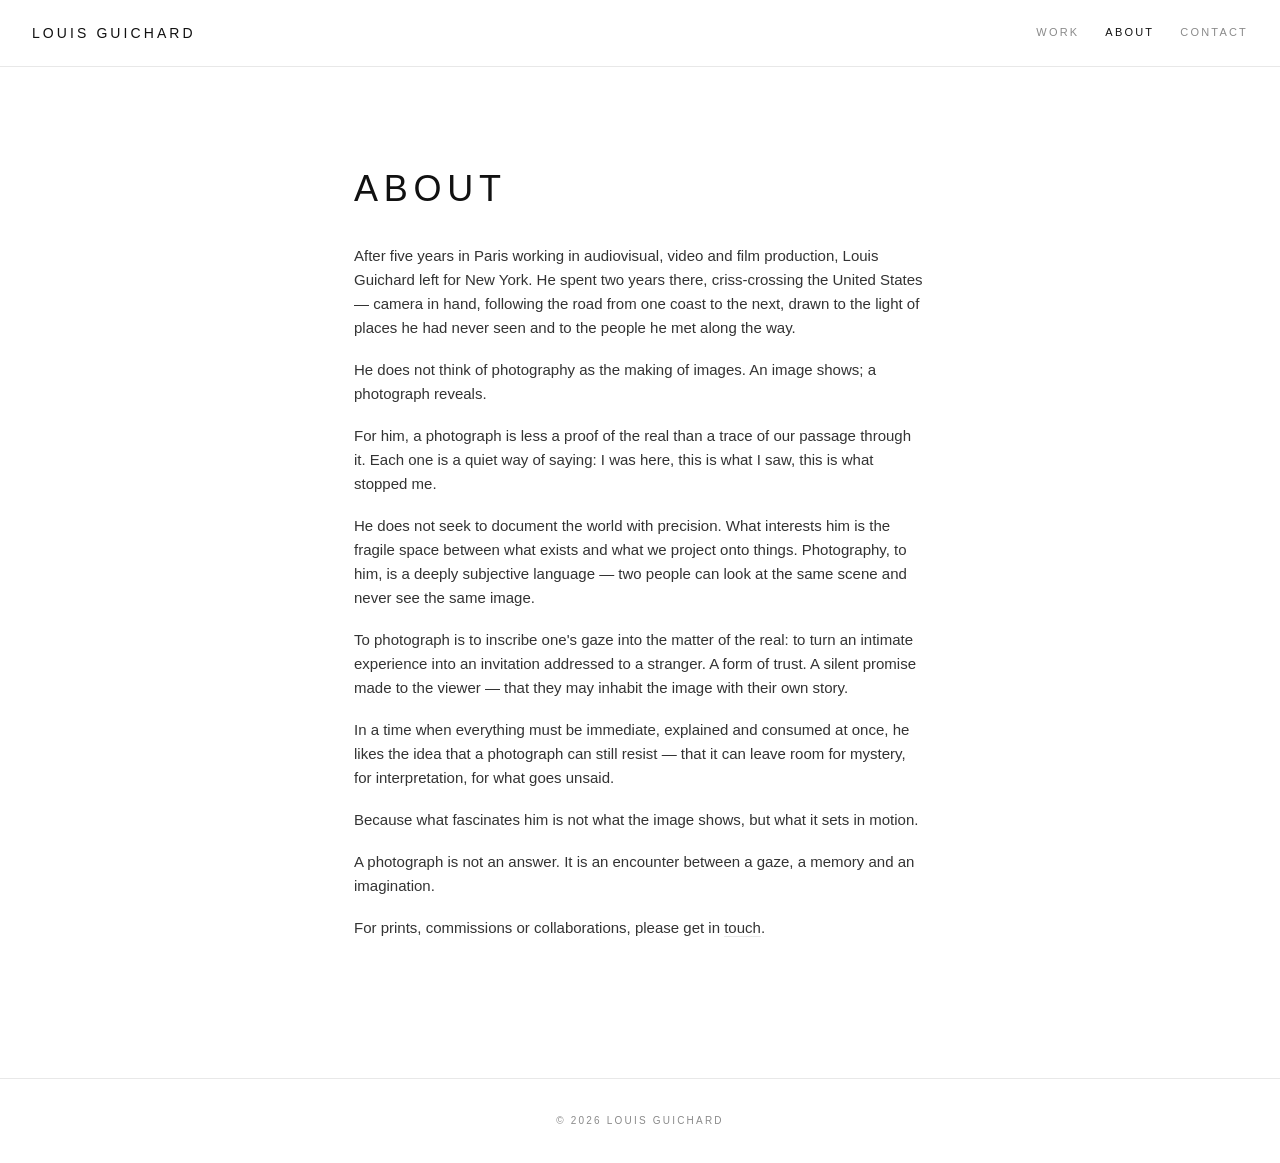
==== about.html @ d4f26c8b "Hawaii cover (000032), new home tagline, full About text - hawaii cover override: 000032 - home desc" ====
<!DOCTYPE html>
<html lang="en">
<head>
  <meta charset="UTF-8">
  <meta name="viewport" content="width=device-width, initial-scale=1.0">
  <title>About — Louis Guichard</title>
  <link rel="stylesheet" href="assets/style.css">
</head>
<body>
  <header class="site-header">
    <a class="brand" href="index.html" data-site-name>Louis Guichard</a>
    <button class="nav-toggle" aria-label="Menu">Menu</button>
    <nav class="site-nav">
      <a href="work.html">Work</a>
      <a href="about.html" class="active">About</a>
      <a href="contact.html">Contact</a>
    </nav>
  </header>

  <main>
    <article class="page">
      <h1>About</h1>
      <p>After five years in Paris working in audiovisual, video and film production, Louis Guichard left for New York. He spent two years there, criss-crossing the United States — camera in hand, following the road from one coast to the next, drawn to the light of places he had never seen and to the people he met along the way.</p>
      <p>He does not think of photography as the making of images. An image shows; a photograph reveals.</p>
      <p>For him, a photograph is less a proof of the real than a trace of our passage through it. Each one is a quiet way of saying: I was here, this is what I saw, this is what stopped me.</p>
      <p>He does not seek to document the world with precision. What interests him is the fragile space between what exists and what we project onto things. Photography, to him, is a deeply subjective language — two people can look at the same scene and never see the same image.</p>
      <p>To photograph is to inscribe one's gaze into the matter of the real: to turn an intimate experience into an invitation addressed to a stranger. A form of trust. A silent promise made to the viewer — that they may inhabit the image with their own story.</p>
      <p>In a time when everything must be immediate, explained and consumed at once, he likes the idea that a photograph can still resist — that it can leave room for mystery, for interpretation, for what goes unsaid.</p>
      <p>Because what fascinates him is not what the image shows, but what it sets in motion.</p>
      <p>A photograph is not an answer. It is an encounter between a gaze, a memory and an imagination.</p>
      <p>For prints, commissions or collaborations, please get in <a class="link" href="contact.html">touch</a>.</p>
    </article>
  </main>

  <footer class="site-footer">
    &copy; <span data-year></span> <span data-site-name>Louis Guichard</span>
  </footer>

  <script src="assets/data.js"></script>
  <script src="assets/app.js"></script>
</body>
</html>
---- assets/style.css ----
/* ===== Louis Guichard — Photography ===== */
:root {
  --bg: #ffffff;
  --fg: #111111;
  --muted: #8a8a8a;
  --line: #e8e8e8;
  --maxw: 1040px;
  --ease: cubic-bezier(.22,.61,.36,1);
}

* { box-sizing: border-box; }

html, body { margin: 0; padding: 0; }

body {
  background: var(--bg);
  color: var(--fg);
  font-family: -apple-system, BlinkMacSystemFont, "Helvetica Neue", Helvetica, Arial, sans-serif;
  font-weight: 300;
  -webkit-font-smoothing: antialiased;
  text-rendering: optimizeLegibility;
  line-height: 1.6;
}

a { color: inherit; text-decoration: none; }

img { display: block; max-width: 100%; }

/* ---------- shared type ---------- */
.eyebrow {
  font-size: 11px;
  letter-spacing: .28em;
  text-transform: uppercase;
  color: var(--muted);
}

/* ===================================================== */
/* SPLASH (index.html)                                   */
/* ===================================================== */
.splash {
  min-height: 100vh;
  min-height: 100svh;
  display: flex;
  flex-direction: column;
  align-items: center;
  justify-content: center;
  text-align: center;
  padding: 40px 24px;
}
.splash h1 {
  font-size: clamp(40px, 9.5vw, 96px);
  font-weight: 300;
  letter-spacing: .22em;
  text-transform: uppercase;
  margin: 0 0 22px;
}
.splash .descriptor {
  max-width: 520px;
  font-size: 15px;
  letter-spacing: .04em;
  color: var(--muted);
  margin: 0 auto 52px;
}
.enter {
  display: inline-block;
  font-size: 15px;
  letter-spacing: .4em;
  text-transform: uppercase;
  padding: 20px 60px;
  border: 1px solid var(--fg);
  transition: background .4s var(--ease), color .4s var(--ease);
}
.enter:hover { background: var(--fg); color: var(--bg); }

.socials {
  margin-top: 50px;
  display: flex;
  gap: 22px;
  align-items: center;
}
.socials a {
  font-size: 11px;
  letter-spacing: .2em;
  text-transform: uppercase;
  color: var(--muted);
  transition: color .3s var(--ease);
}
.socials a:hover { color: var(--fg); }

/* ---- splash with background photo (white text on dark scrim) ---- */
.splash--photo { position: relative; color: #fff; overflow: hidden; }
.splash-bg {
  position: fixed;
  inset: 0;
  background-image: url("img/home-bg.jpg");
  background-size: cover;
  background-position: center;
  z-index: 0;
}
.splash-scrim {
  position: fixed;
  inset: 0;
  background: linear-gradient(rgba(0,0,0,.42), rgba(0,0,0,.52));
  z-index: 1;
}
.splash-content { position: relative; z-index: 2; }
.splash--photo h1 { color: #fff; text-shadow: 0 1px 30px rgba(0,0,0,.35); }
.splash--photo .descriptor { color: rgba(255,255,255,.86); }
.splash--photo .enter { border-color: rgba(255,255,255,.85); color: #fff; }
.splash--photo .enter:hover { background: #fff; color: #111; border-color: #fff; }
.splash--photo .socials a { color: rgba(255,255,255,.7); }
.splash--photo .socials a:hover { color: #fff; }

/* ===================================================== */
/* HEADER / NAV (inner pages)                            */
/* ===================================================== */
.site-header {
  position: fixed;
  top: 0; left: 0; right: 0;
  z-index: 50;
  display: flex;
  align-items: center;
  justify-content: space-between;
  padding: 22px 32px;
  background: rgba(255,255,255,.86);
  backdrop-filter: saturate(120%) blur(8px);
  border-bottom: 1px solid var(--line);
}
.site-header .brand {
  font-size: 14px;
  letter-spacing: .22em;
  text-transform: uppercase;
}
.site-nav { display: flex; gap: 26px; }
.site-nav a {
  font-size: 11px;
  letter-spacing: .2em;
  text-transform: uppercase;
  color: var(--muted);
  transition: color .3s var(--ease);
}
.site-nav a:hover, .site-nav a.active { color: var(--fg); }

.nav-toggle { display: none; background: none; border: 0; cursor: pointer; font-size: 11px; letter-spacing:.2em; text-transform:uppercase; color: var(--fg); }

main { padding-top: 70px; }

/* ===================================================== */
/* WORK INDEX (work.html)                                */
/* ===================================================== */
.index-grid {
  display: grid;
  grid-template-columns: repeat(2, 1fr);
  gap: 14px;
  max-width: 1500px;
  margin: 0 auto;
  padding: 14px;
}
.index-item {
  position: relative;
  display: block;
  overflow: hidden;
  aspect-ratio: 3 / 4;
  background: #ececec;
}
/* a lone last item spans full width (banner), like the reference bottom block */
.index-item:last-child:nth-child(odd) {
  grid-column: 1 / -1;
  aspect-ratio: 16 / 7;
}
.index-item img {
  width: 100%; height: 100%;
  object-fit: cover;
  display: block;
  transition: transform 1.4s var(--ease);
  -webkit-user-drag: none; user-select: none;
}
.index-item:hover img { transform: scale(1.04); }
.index-overlay {
  position: absolute; inset: 0; z-index: 2;
  display: flex; align-items: center; justify-content: center;
  background: rgba(0,0,0,0);
  transition: background .45s var(--ease);
}
.index-item:hover .index-overlay { background: rgba(0,0,0,.34); }
.index-title {
  color: #fff;
  font-size: clamp(20px, 2.7vw, 36px);
  font-weight: 300;
  letter-spacing: .18em;
  text-transform: uppercase;
  text-align: center;
  padding: 0 18px;
  opacity: 0;
  transform: translateY(8px);
  transition: opacity .45s var(--ease), transform .45s var(--ease);
  text-shadow: 0 1px 24px rgba(0,0,0,.4);
}
.index-item:hover .index-title { opacity: 1; transform: none; }

/* ===================================================== */
/* GALLERY (gallery.html)                                */
/* ===================================================== */
.gallery-head {
  text-align: center;
  padding: 60px 24px 30px;
}
.gallery-head h1 {
  font-size: clamp(26px, 5vw, 44px);
  font-weight: 300;
  letter-spacing: .18em;
  text-transform: uppercase;
  margin: 0 0 8px;
}
.gallery-head p { color: var(--muted); font-size: 12px; letter-spacing: .22em; text-transform: uppercase; margin: 0; }

.gallery {
  max-width: 1280px;
  margin: 0 auto;
  padding: 14px 14px 80px;
  display: grid;
  grid-template-columns: repeat(3, 1fr);
  gap: 12px;
}
.gallery figure {
  margin: 0;
  position: relative;
  overflow: hidden;
  cursor: pointer;
  background: #f0f0f0;
}
/* transparent cover layer — deters drag / "save image as" (hits the layer, not the img) */
.gallery figure::after {
  content: "";
  position: absolute;
  inset: 0;
  z-index: 2;
}
.gallery img {
  display: block;
  width: 100%;
  aspect-ratio: 3 / 2;
  height: auto;
  object-fit: cover;
  opacity: 0;
  transform: scale(1.015);
  transition: opacity .8s var(--ease), transform 1.2s var(--ease);
  -webkit-user-drag: none;
  user-select: none;
}
.gallery img.in { opacity: 1; transform: none; }
.gallery figure:hover img.in { opacity: .82; }

.gallery-nav {
  display: flex;
  justify-content: space-between;
  max-width: var(--maxw);
  margin: 0 auto;
  padding: 0 24px 90px;
  font-size: 11px; letter-spacing: .2em; text-transform: uppercase;
  color: var(--muted);
}
.gallery-nav a { transition: color .3s var(--ease); }
.gallery-nav a:hover { color: var(--fg); }

/* ===================================================== */
/* TEXT PAGES (about / contact)                          */
/* ===================================================== */
.page {
  max-width: 620px;
  margin: 0 auto;
  padding: 90px 24px 120px;
}
.page h1 {
  font-size: clamp(24px, 4.4vw, 36px);
  font-weight: 300;
  letter-spacing: .16em;
  text-transform: uppercase;
  margin: 0 0 26px;
}
.page p { font-size: 15px; color: #333; margin: 0 0 18px; }
.page a.link { border-bottom: 1px solid var(--line); }
.page a.link:hover { border-color: var(--fg); }

/* ===================================================== */
/* LIGHTBOX                                              */
/* ===================================================== */
.lightbox {
  position: fixed; inset: 0; z-index: 100;
  background: rgba(15,15,15,.975);
  display: none;
  align-items: center; justify-content: center;
}
.lightbox.open { display: flex; }
.lightbox .lb-stage {
  max-width: 90vw; max-height: 86vh;
  display: flex; align-items: center; justify-content: center;
}
.lightbox img {
  max-width: 90vw; max-height: 86vh; width: auto; height: auto;
  opacity: 0; transition: opacity .35s var(--ease);
  -webkit-user-drag: none; user-select: none;
}
.lightbox img.ready { opacity: 1; }
.lb-btn {
  position: fixed;
  background: rgba(0,0,0,.28);
  color: #fff; border: 0; cursor: pointer;
  display: flex; align-items: center; justify-content: center;
  transition: background .25s var(--ease), opacity .25s var(--ease);
  z-index: 101;
}
.lb-btn:hover { background: rgba(0,0,0,.55); }
.lb-prev, .lb-next { top: 50%; transform: translateY(-50%); width: 52px; height: 76px; font-size: 26px; }
.lb-prev { left: 18px; }
.lb-next { right: 18px; }
.lb-close { top: 16px; right: 18px; width: 46px; height: 46px; font-size: 26px; line-height: 1; }
.lb-count {
  position: fixed; bottom: 22px; left: 0; right: 0;
  text-align: center; color: rgba(255,255,255,.7);
  font-size: 11px; letter-spacing: .25em; z-index: 101;
}
@media (max-width: 640px) {
  .lb-prev, .lb-next { width: 40px; height: 60px; font-size: 20px; }
  .lb-prev { left: 6px; } .lb-next { right: 6px; }
}

/* ---------- footer ---------- */
.site-footer {
  border-top: 1px solid var(--line);
  text-align: center;
  padding: 34px 24px;
  font-size: 10px;
  letter-spacing: .22em;
  text-transform: uppercase;
  color: var(--muted);
}
.site-footer a:hover { color: var(--fg); }

/* ===================================================== */
/* RESPONSIVE                                            */
/* ===================================================== */
@media (max-width: 640px) {
  .site-header { padding: 16px 20px; }
  .nav-toggle { display: block; }
  .site-nav {
    position: fixed; top: 53px; left: 0; right: 0;
    flex-direction: column; gap: 0;
    background: var(--bg);
    border-bottom: 1px solid var(--line);
    max-height: 0; overflow: hidden;
    transition: max-height .4s var(--ease);
  }
  .site-nav.open { max-height: 320px; }
  .site-nav a { padding: 16px 20px; border-top: 1px solid var(--line); }
  main { padding-top: 54px; }
}

@media (max-width: 900px) {
  .gallery { grid-template-columns: repeat(2, 1fr); gap: 8px; }
}
@media (max-width: 520px) {
  .gallery { grid-template-columns: 1fr; gap: 6px; padding: 8px 8px 60px; }
}

/* touch / small screens have no hover — show series titles by default */
@media (hover: none), (max-width: 640px) {
  .index-grid { grid-template-columns: 1fr; gap: 8px; padding: 8px; }
  .index-item, .index-item:last-child:nth-child(odd) { aspect-ratio: 3 / 2; }
  .index-overlay { background: rgba(0,0,0,.28); }
  .index-title { opacity: 1; transform: none; }
}
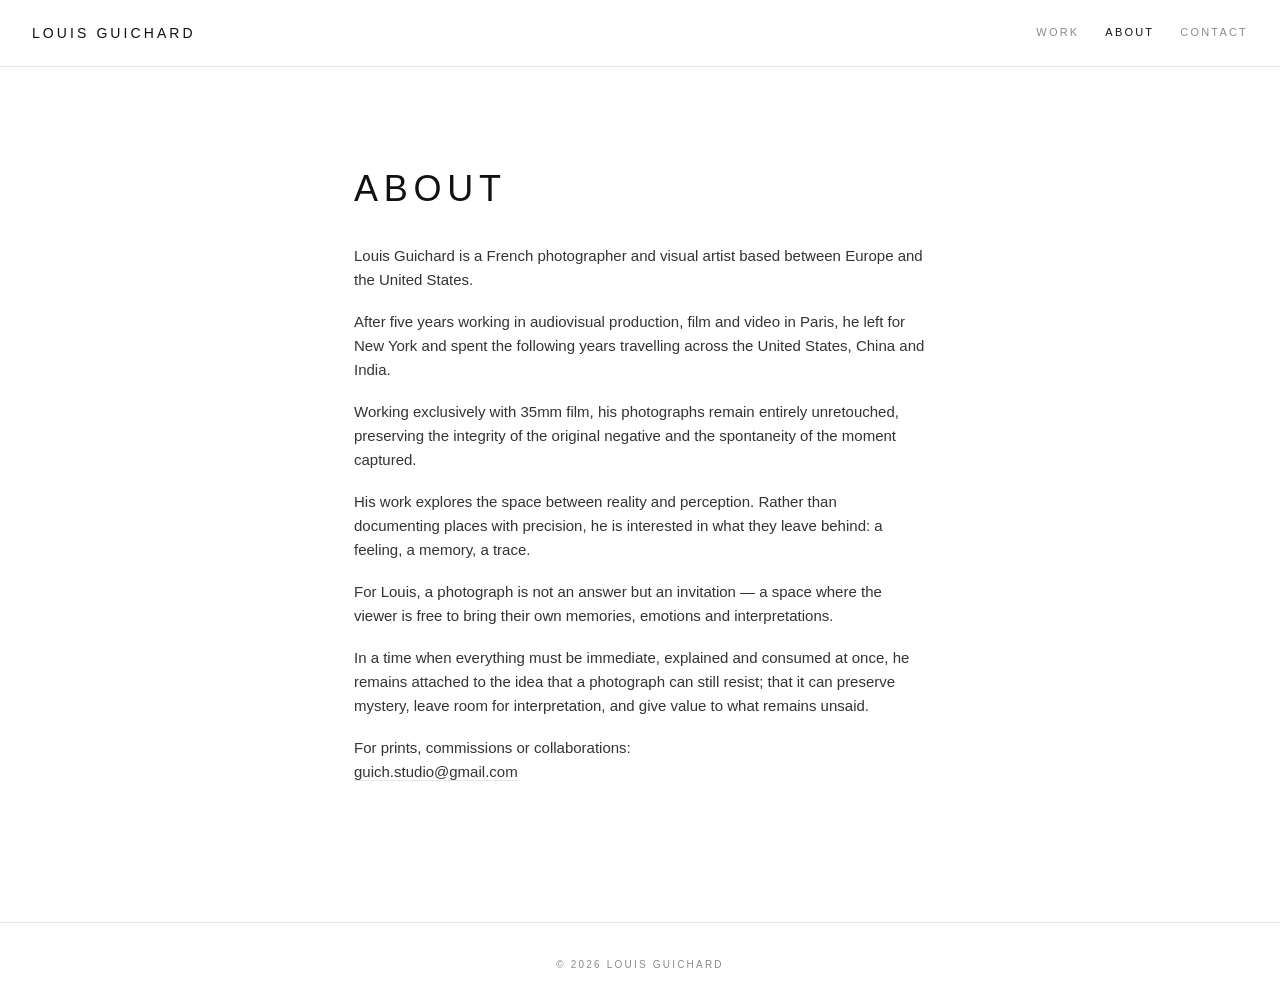
==== commit 5a5564ef: "Update About text (new bio + statement, EN) Co-Authored-By: Claude Opus 4.8 <noreply@anthropic.com>" ====
--- a/about.html
+++ b/about.html
@@ -20,15 +20,14 @@
   <main>
     <article class="page">
       <h1>About</h1>
-      <p>After five years in Paris working in audiovisual, video and film production, Louis Guichard left for New York. He spent two years there, criss-crossing the United States — camera in hand, following the road from one coast to the next, drawn to the light of places he had never seen and to the people he met along the way.</p>
-      <p>He does not think of photography as the making of images. An image shows; a photograph reveals.</p>
-      <p>For him, a photograph is less a proof of the real than a trace of our passage through it. Each one is a quiet way of saying: I was here, this is what I saw, this is what stopped me.</p>
-      <p>He does not seek to document the world with precision. What interests him is the fragile space between what exists and what we project onto things. Photography, to him, is a deeply subjective language — two people can look at the same scene and never see the same image.</p>
-      <p>To photograph is to inscribe one's gaze into the matter of the real: to turn an intimate experience into an invitation addressed to a stranger. A form of trust. A silent promise made to the viewer — that they may inhabit the image with their own story.</p>
-      <p>In a time when everything must be immediate, explained and consumed at once, he likes the idea that a photograph can still resist — that it can leave room for mystery, for interpretation, for what goes unsaid.</p>
-      <p>Because what fascinates him is not what the image shows, but what it sets in motion.</p>
-      <p>A photograph is not an answer. It is an encounter between a gaze, a memory and an imagination.</p>
-      <p>For prints, commissions or collaborations, please get in <a class="link" href="contact.html">touch</a>.</p>
+      <p>Louis Guichard is a French photographer and visual artist based between Europe and the United States.</p>
+      <p>After five years working in audiovisual production, film and video in Paris, he left for New York and spent the following years travelling across the United States, China and India.</p>
+      <p>Working exclusively with 35mm film, his photographs remain entirely unretouched, preserving the integrity of the original negative and the spontaneity of the moment captured.</p>
+      <p>His work explores the space between reality and perception. Rather than documenting places with precision, he is interested in what they leave behind: a feeling, a memory, a trace.</p>
+      <p>For Louis, a photograph is not an answer but an invitation — a space where the viewer is free to bring their own memories, emotions and interpretations.</p>
+      <p>In a time when everything must be immediate, explained and consumed at once, he remains attached to the idea that a photograph can still resist; that it can preserve mystery, leave room for interpretation, and give value to what remains unsaid.</p>
+      <p>For prints, commissions or collaborations:<br>
+      <a class="link" data-site-email href="mailto:">guich.studio@gmail.com</a></p>
     </article>
   </main>
 
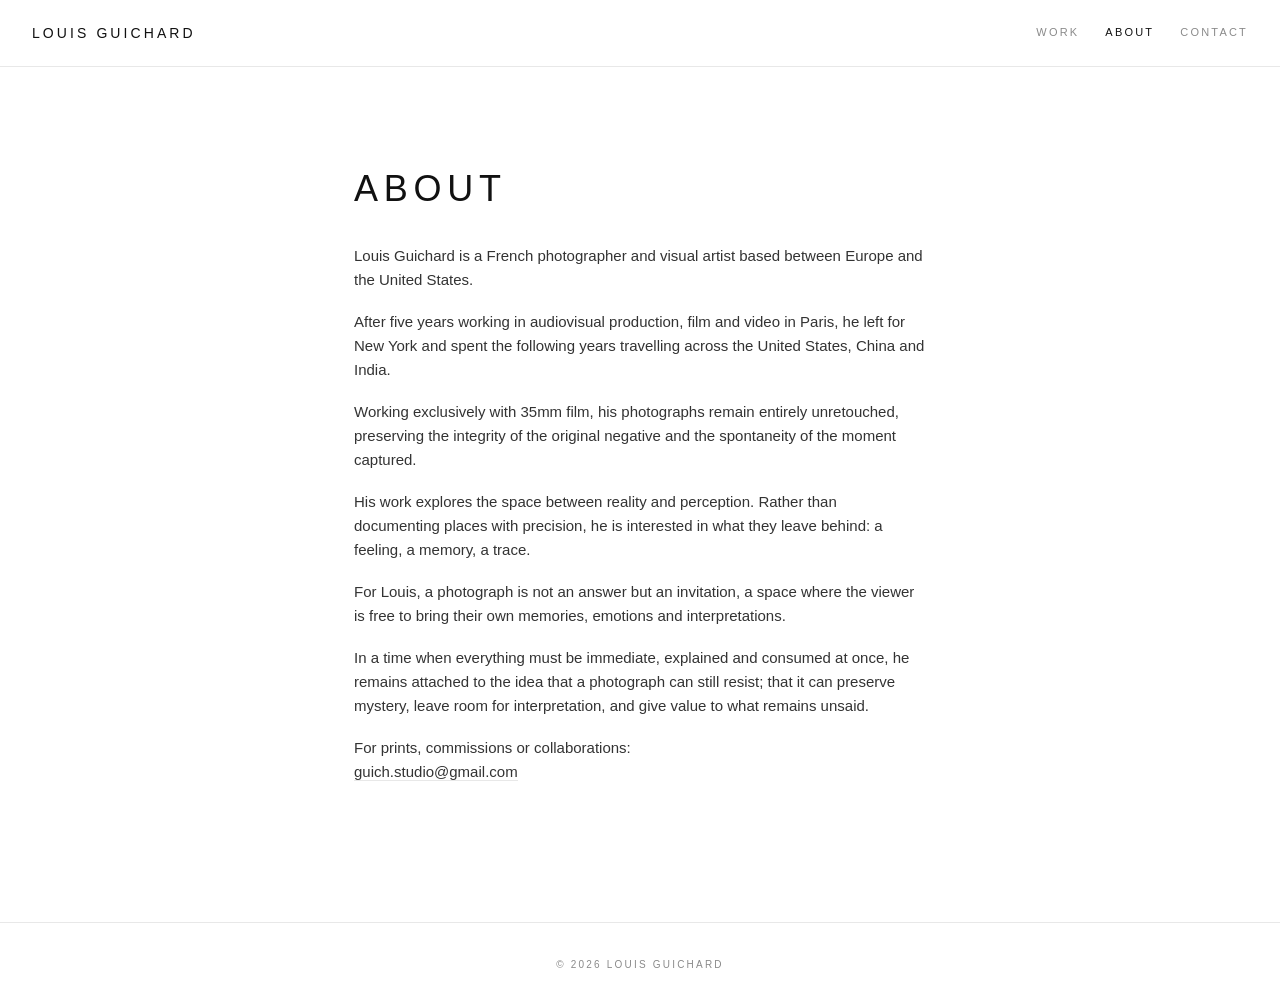
==== commit 358a06ad: "Remove all em dashes from the site Tab titles now use a middle dot, About prose uses a comma, alt te" ====
--- a/about.html
+++ b/about.html
@@ -3,7 +3,7 @@
 <head>
   <meta charset="UTF-8">
   <meta name="viewport" content="width=device-width, initial-scale=1.0">
-  <title>About — Louis Guichard</title>
+  <title>About · Louis Guichard</title>
   <link rel="stylesheet" href="assets/style.css">
 </head>
 <body>
@@ -24,7 +24,7 @@
       <p>After five years working in audiovisual production, film and video in Paris, he left for New York and spent the following years travelling across the United States, China and India.</p>
       <p>Working exclusively with 35mm film, his photographs remain entirely unretouched, preserving the integrity of the original negative and the spontaneity of the moment captured.</p>
       <p>His work explores the space between reality and perception. Rather than documenting places with precision, he is interested in what they leave behind: a feeling, a memory, a trace.</p>
-      <p>For Louis, a photograph is not an answer but an invitation — a space where the viewer is free to bring their own memories, emotions and interpretations.</p>
+      <p>For Louis, a photograph is not an answer but an invitation, a space where the viewer is free to bring their own memories, emotions and interpretations.</p>
       <p>In a time when everything must be immediate, explained and consumed at once, he remains attached to the idea that a photograph can still resist; that it can preserve mystery, leave room for interpretation, and give value to what remains unsaid.</p>
       <p>For prints, commissions or collaborations:<br>
       <a class="link" data-site-email href="mailto:">guich.studio@gmail.com</a></p>
--- a/assets/style.css
+++ b/assets/style.css
@@ -1,4 +1,4 @@
-/* ===== Louis Guichard — Photography ===== */
+/* ===== Louis Guichard Photography ===== */
 :root {
   --bg: #ffffff;
   --fg: #111111;
@@ -229,7 +229,7 @@
   cursor: pointer;
   background: #f0f0f0;
 }
-/* transparent cover layer — deters drag / "save image as" (hits the layer, not the img) */
+/* transparent cover layer: deters drag / "save image as" (hits the layer, not the img) */
 .gallery figure::after {
   content: "";
   position: absolute;
@@ -363,7 +363,7 @@
   .gallery { grid-template-columns: 1fr; gap: 6px; padding: 8px 8px 60px; }
 }
 
-/* touch / small screens have no hover — show series titles by default */
+/* touch / small screens have no hover: show series titles by default */
 @media (hover: none), (max-width: 640px) {
   .index-grid { grid-template-columns: 1fr; gap: 8px; padding: 8px; }
   .index-item, .index-item:last-child:nth-child(odd) { aspect-ratio: 3 / 2; }
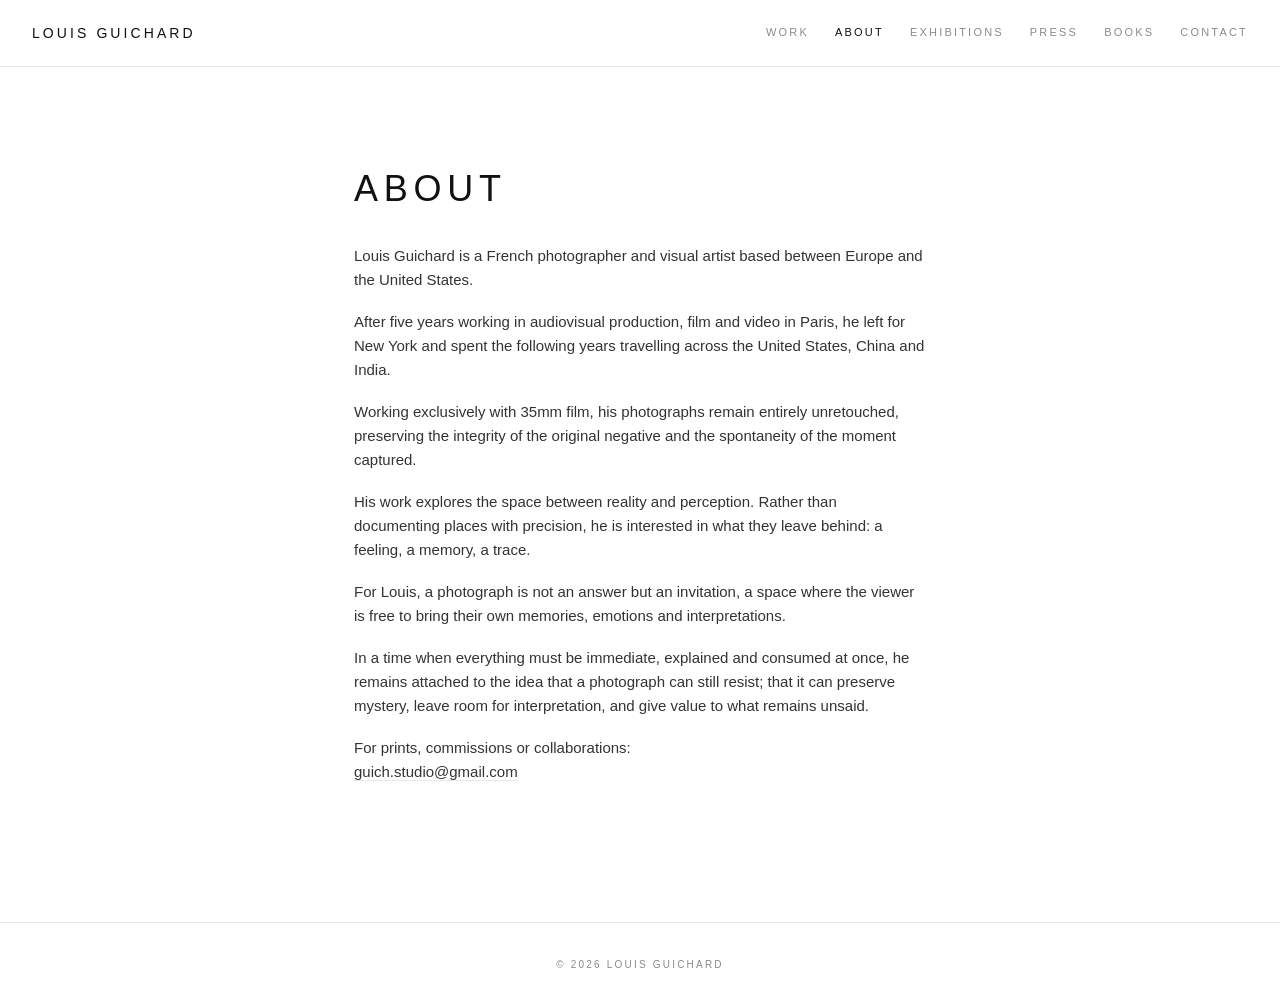
==== commit b9742be3: "Add Exhibitions, Press and Books pages + nav (no Media Kit) Nav is now Work / About / Exhibitions / " ====
--- a/about.html
+++ b/about.html
@@ -10,11 +10,7 @@
   <header class="site-header">
     <a class="brand" href="index.html" data-site-name>Louis Guichard</a>
     <button class="nav-toggle" aria-label="Menu">Menu</button>
-    <nav class="site-nav">
-      <a href="work.html">Work</a>
-      <a href="about.html" class="active">About</a>
-      <a href="contact.html">Contact</a>
-    </nav>
+    <nav class="site-nav"></nav>
   </header>
 
   <main>
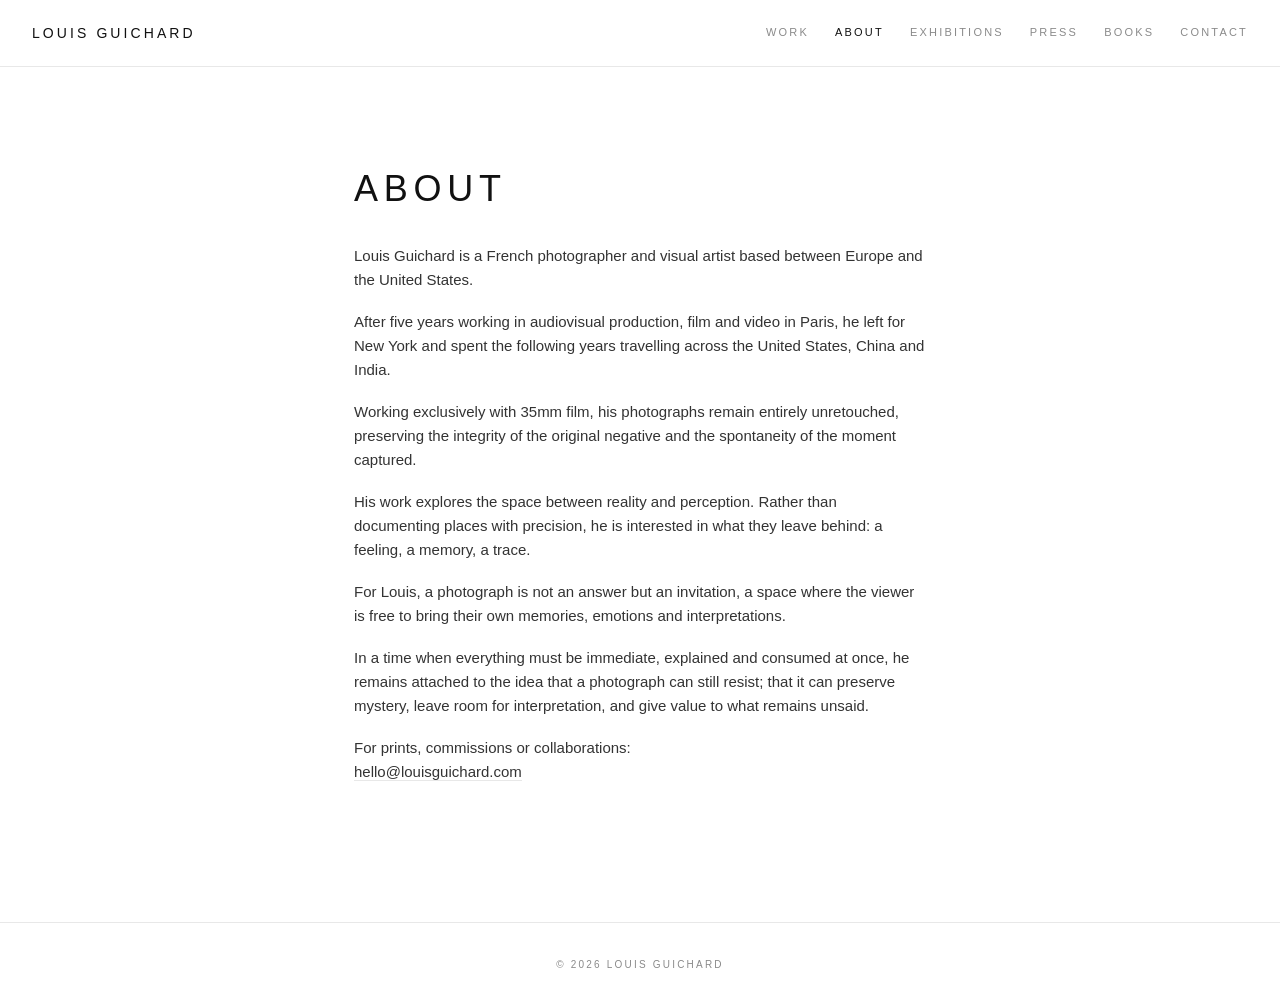
==== commit 9cddd45a: "Switch site contact email to hello@louisguichard.com Co-Authored-By: Claude Opus 4.8 <noreply@anthro" ====
--- a/about.html
+++ b/about.html
@@ -23,7 +23,7 @@
       <p>For Louis, a photograph is not an answer but an invitation, a space where the viewer is free to bring their own memories, emotions and interpretations.</p>
       <p>In a time when everything must be immediate, explained and consumed at once, he remains attached to the idea that a photograph can still resist; that it can preserve mystery, leave room for interpretation, and give value to what remains unsaid.</p>
       <p>For prints, commissions or collaborations:<br>
-      <a class="link" data-site-email href="mailto:">guich.studio@gmail.com</a></p>
+      <a class="link" data-site-email href="mailto:">hello@louisguichard.com</a></p>
     </article>
   </main>
 
--- a/assets/style.css
+++ b/assets/style.css
@@ -281,6 +281,35 @@
 .page p { font-size: 15px; color: #333; margin: 0 0 18px; }
 .page a.link { border-bottom: 1px solid var(--line); }
 .page a.link:hover { border-color: var(--fg); }
+
+/* ---- contact form ---- */
+.page--contact { max-width: 720px; }
+.contact-intro { margin-bottom: 42px; }
+.contact-form { margin-top: 6px; }
+.field { margin-bottom: 22px; }
+.field-row { display: grid; grid-template-columns: 1fr 1fr; gap: 18px; }
+.field label {
+  display: block;
+  font-size: 11px; letter-spacing: .18em; text-transform: uppercase;
+  color: var(--muted); margin-bottom: 8px;
+}
+.field input, .field textarea {
+  width: 100%; box-sizing: border-box;
+  font-family: inherit; font-size: 15px; font-weight: 300; color: var(--fg);
+  background: #fafafa; border: 1px solid var(--line); border-radius: 0;
+  padding: 12px 14px; transition: border-color .25s var(--ease);
+}
+.field input:focus, .field textarea:focus { outline: none; border-color: var(--fg); }
+.field textarea { resize: vertical; min-height: 120px; }
+.contact-form .enter {
+  margin-top: 8px; cursor: pointer;
+  background: none; font-family: inherit;
+}
+.contact-form .enter:disabled { opacity: .5; cursor: default; }
+.form-status { margin-top: 20px; font-size: 13px; letter-spacing: .02em; }
+.form-status.ok { color: #2e7d32; }
+.form-status.err { color: #c0392b; }
+@media (max-width: 560px) { .field-row { grid-template-columns: 1fr; gap: 0; } }
 
 /* ===================================================== */
 /* LIGHTBOX                                              */
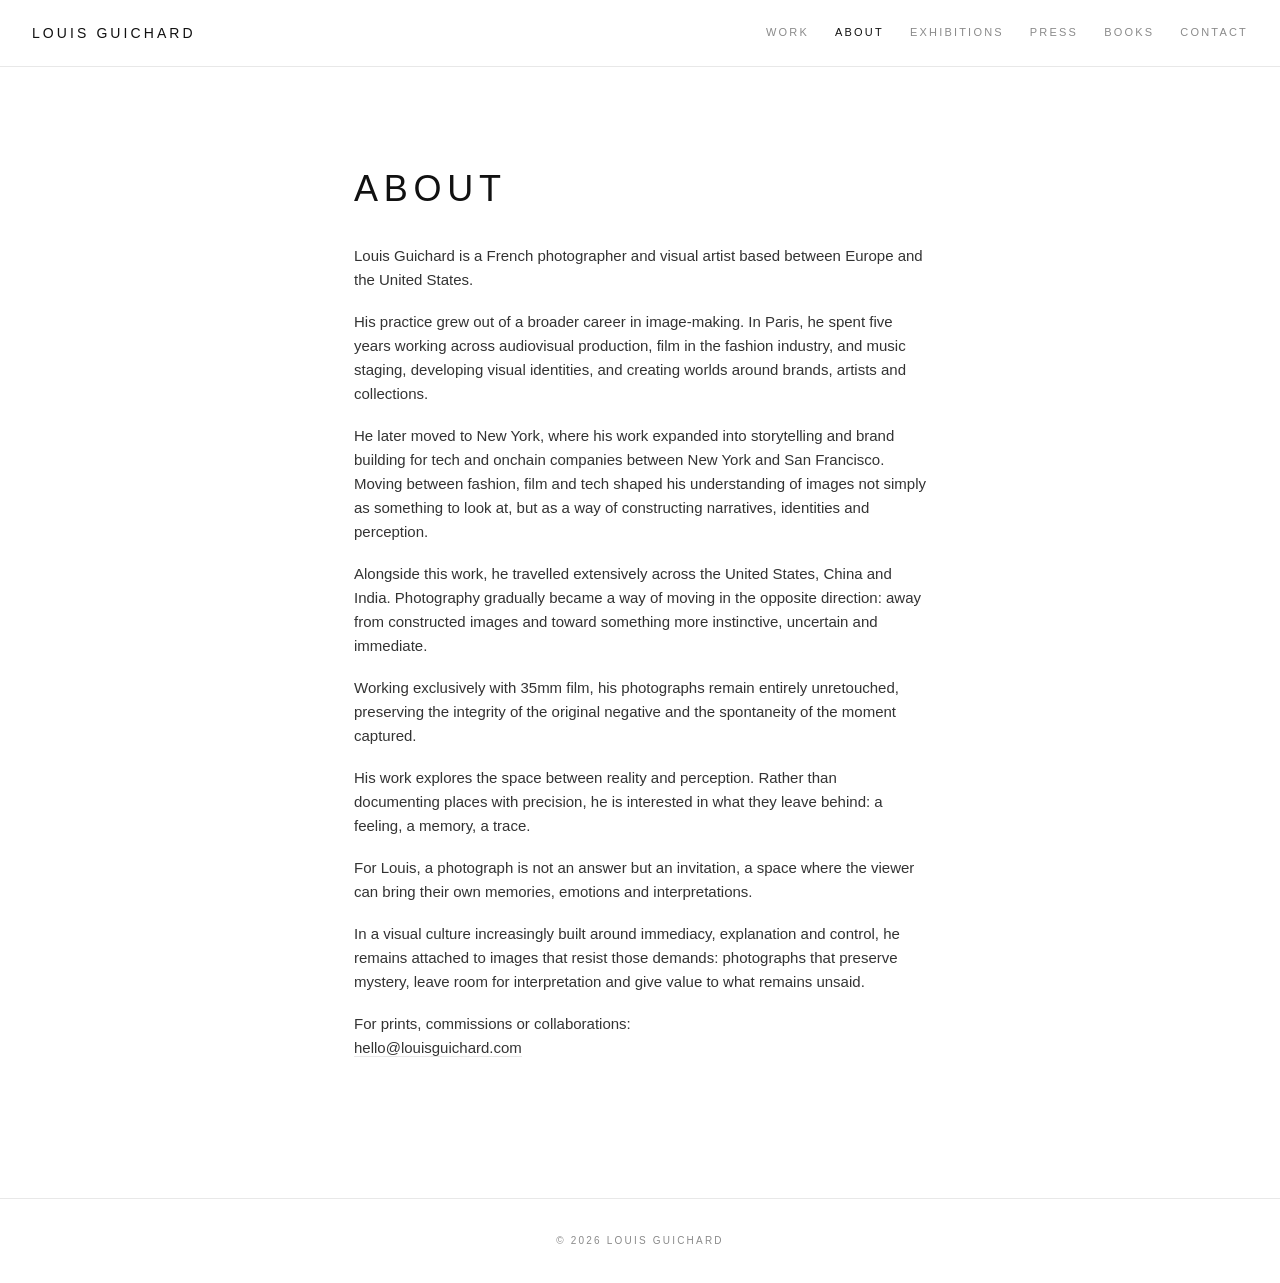
==== commit c3f88c5f: "Rewrite About page text Expands the biography with the Paris and New York chapters and reframes the " ====
--- a/about.html
+++ b/about.html
@@ -17,11 +17,13 @@
     <article class="page">
       <h1>About</h1>
       <p>Louis Guichard is a French photographer and visual artist based between Europe and the United States.</p>
-      <p>After five years working in audiovisual production, film and video in Paris, he left for New York and spent the following years travelling across the United States, China and India.</p>
+      <p>His practice grew out of a broader career in image-making. In Paris, he spent five years working across audiovisual production, film in the fashion industry, and music staging, developing visual identities, and creating worlds around brands, artists and collections.</p>
+      <p>He later moved to New York, where his work expanded into storytelling and brand building for tech and onchain companies between New York and San Francisco. Moving between fashion, film and tech shaped his understanding of images not simply as something to look at, but as a way of constructing narratives, identities and perception.</p>
+      <p>Alongside this work, he travelled extensively across the United States, China and India. Photography gradually became a way of moving in the opposite direction: away from constructed images and toward something more instinctive, uncertain and immediate.</p>
       <p>Working exclusively with 35mm film, his photographs remain entirely unretouched, preserving the integrity of the original negative and the spontaneity of the moment captured.</p>
       <p>His work explores the space between reality and perception. Rather than documenting places with precision, he is interested in what they leave behind: a feeling, a memory, a trace.</p>
-      <p>For Louis, a photograph is not an answer but an invitation, a space where the viewer is free to bring their own memories, emotions and interpretations.</p>
-      <p>In a time when everything must be immediate, explained and consumed at once, he remains attached to the idea that a photograph can still resist; that it can preserve mystery, leave room for interpretation, and give value to what remains unsaid.</p>
+      <p>For Louis, a photograph is not an answer but an invitation, a space where the viewer can bring their own memories, emotions and interpretations.</p>
+      <p>In a visual culture increasingly built around immediacy, explanation and control, he remains attached to images that resist those demands: photographs that preserve mystery, leave room for interpretation and give value to what remains unsaid.</p>
       <p>For prints, commissions or collaborations:<br>
       <a class="link" data-site-email href="mailto:">hello@louisguichard.com</a></p>
     </article>
--- a/assets/style.css
+++ b/assets/style.css
@@ -174,6 +174,7 @@
   display: block;
   transition: transform 1.4s var(--ease);
   -webkit-user-drag: none; user-select: none;
+  -webkit-touch-callout: none; -webkit-user-select: none; pointer-events: none;
 }
 .index-item:hover img { transform: scale(1.04); }
 .index-overlay {
@@ -247,6 +248,9 @@
   transition: opacity .8s var(--ease), transform 1.2s var(--ease);
   -webkit-user-drag: none;
   user-select: none;
+  -webkit-touch-callout: none;
+  -webkit-user-select: none;
+  pointer-events: none;
 }
 .gallery img.in { opacity: 1; transform: none; }
 .gallery figure:hover img.in { opacity: .82; }
@@ -322,13 +326,22 @@
 }
 .lightbox.open { display: flex; }
 .lightbox .lb-stage {
+  position: relative;
   max-width: 90vw; max-height: 86vh;
   display: flex; align-items: center; justify-content: center;
+}
+/* transparent cover layer: long-press / "save image" hits the layer, not the img */
+.lightbox .lb-stage::after {
+  content: "";
+  position: absolute;
+  inset: 0;
+  z-index: 2;
 }
 .lightbox img {
   max-width: 90vw; max-height: 86vh; width: auto; height: auto;
   opacity: 0; transition: opacity .35s var(--ease);
   -webkit-user-drag: none; user-select: none;
+  -webkit-touch-callout: none; -webkit-user-select: none; pointer-events: none;
 }
 .lightbox img.ready { opacity: 1; }
 .lb-btn {
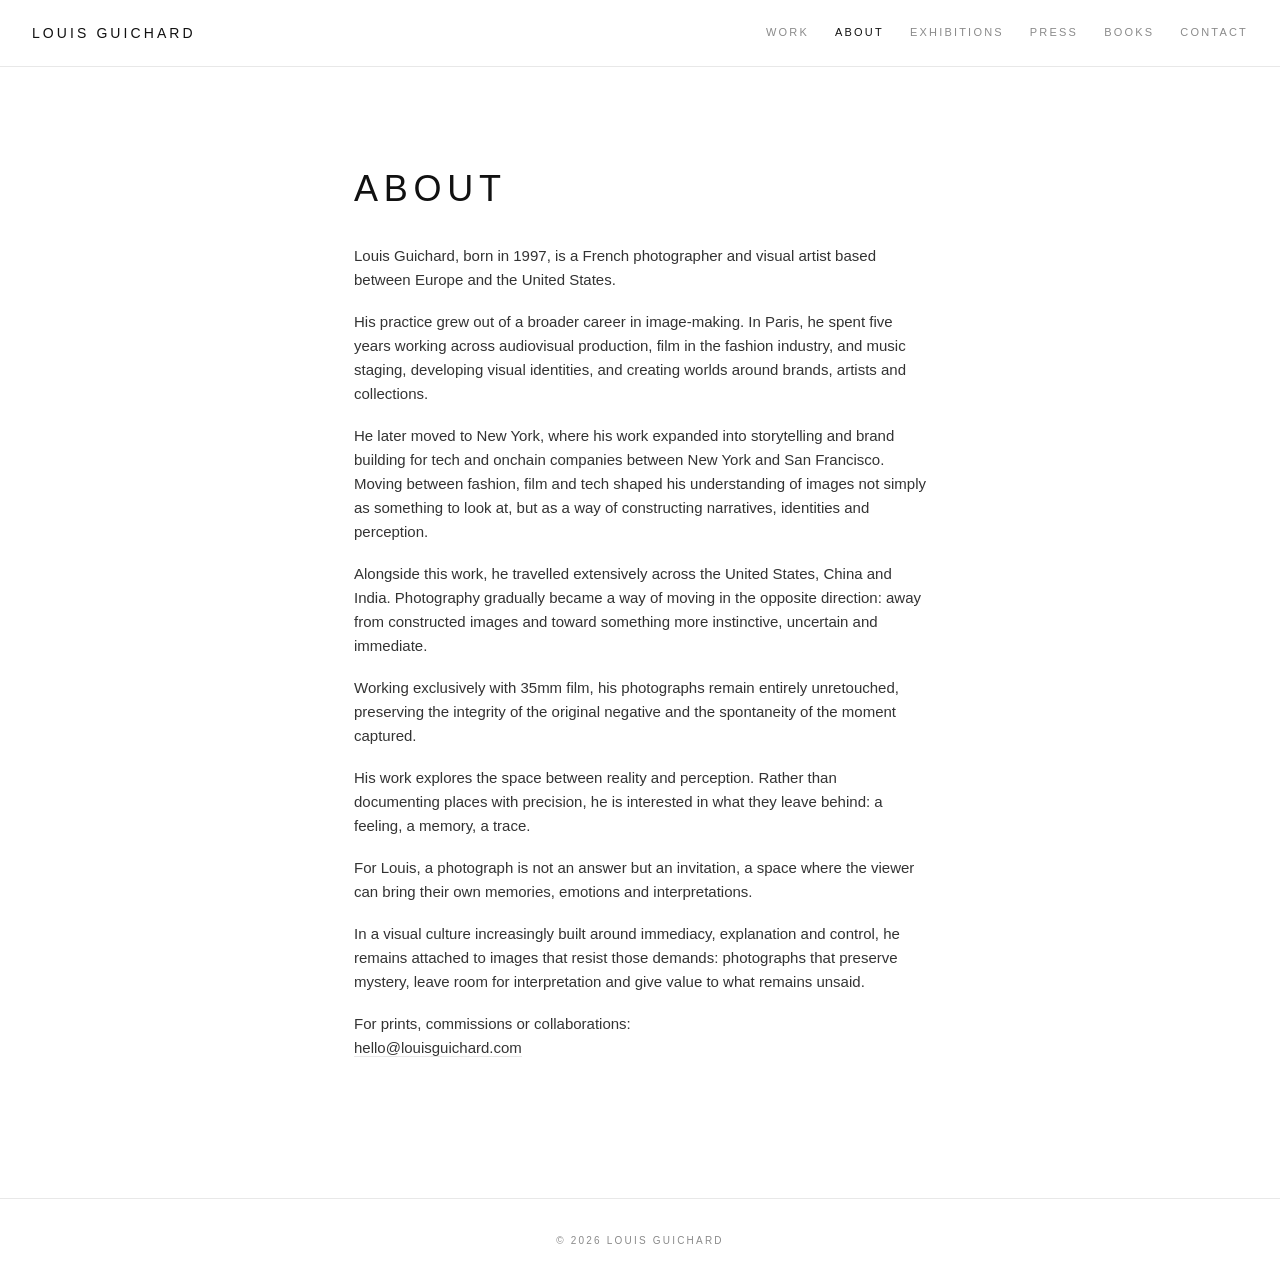
==== commit 02f9f15b: "Add birth year to About bio Co-Authored-By: Claude Opus 5 <noreply@anthropic.com>" ====
--- a/about.html
+++ b/about.html
@@ -16,7 +16,7 @@
   <main>
     <article class="page">
       <h1>About</h1>
-      <p>Louis Guichard is a French photographer and visual artist based between Europe and the United States.</p>
+      <p>Louis Guichard, born in 1997, is a French photographer and visual artist based between Europe and the United States.</p>
       <p>His practice grew out of a broader career in image-making. In Paris, he spent five years working across audiovisual production, film in the fashion industry, and music staging, developing visual identities, and creating worlds around brands, artists and collections.</p>
       <p>He later moved to New York, where his work expanded into storytelling and brand building for tech and onchain companies between New York and San Francisco. Moving between fashion, film and tech shaped his understanding of images not simply as something to look at, but as a way of constructing narratives, identities and perception.</p>
       <p>Alongside this work, he travelled extensively across the United States, China and India. Photography gradually became a way of moving in the opposite direction: away from constructed images and toward something more instinctive, uncertain and immediate.</p>
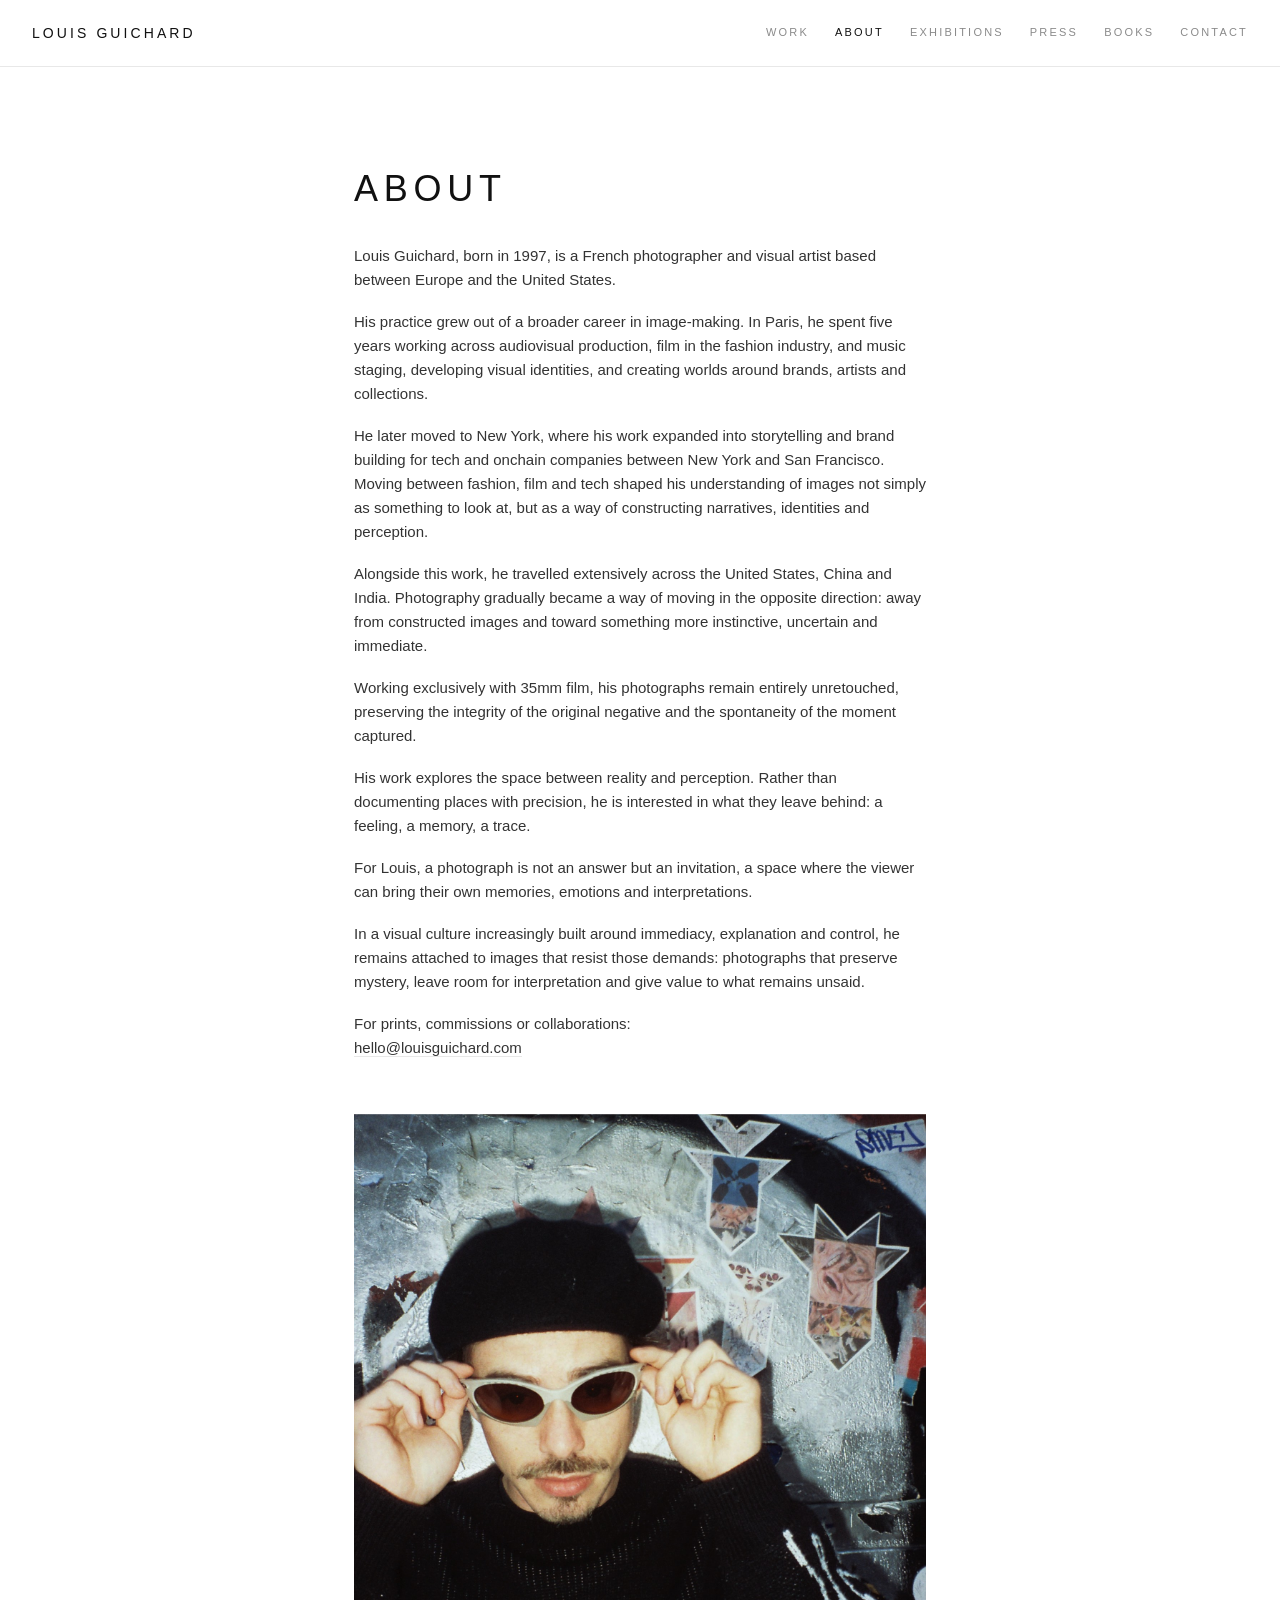
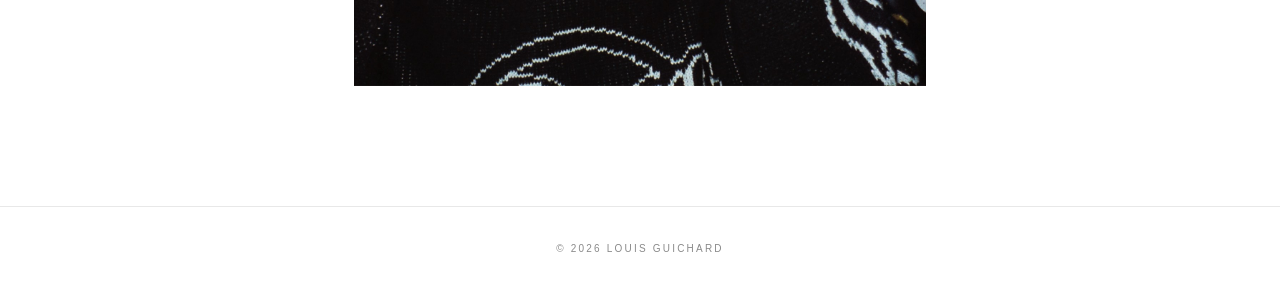
==== commit 34500bfe: "Add portrait photo at the end of the About page Co-Authored-By: Claude Opus 5 <noreply@anthropic.com" ====
--- a/about.html
+++ b/about.html
@@ -26,6 +26,9 @@
       <p>In a visual culture increasingly built around immediacy, explanation and control, he remains attached to images that resist those demands: photographs that preserve mystery, leave room for interpretation and give value to what remains unsaid.</p>
       <p>For prints, commissions or collaborations:<br>
       <a class="link" data-site-email href="mailto:">hello@louisguichard.com</a></p>
+      <figure class="page-photo">
+        <img src="assets/img/about/portrait.jpg" alt="Louis Guichard" width="1598" height="1600" loading="lazy" decoding="async">
+      </figure>
     </article>
   </main>
 
--- a/assets/style.css
+++ b/assets/style.css
@@ -285,6 +285,8 @@
 .page p { font-size: 15px; color: #333; margin: 0 0 18px; }
 .page a.link { border-bottom: 1px solid var(--line); }
 .page a.link:hover { border-color: var(--fg); }
+.page-photo { margin: 54px 0 0; }
+.page-photo img { display: block; width: 100%; height: auto; }
 
 /* ---- contact form ---- */
 .page--contact { max-width: 720px; }
